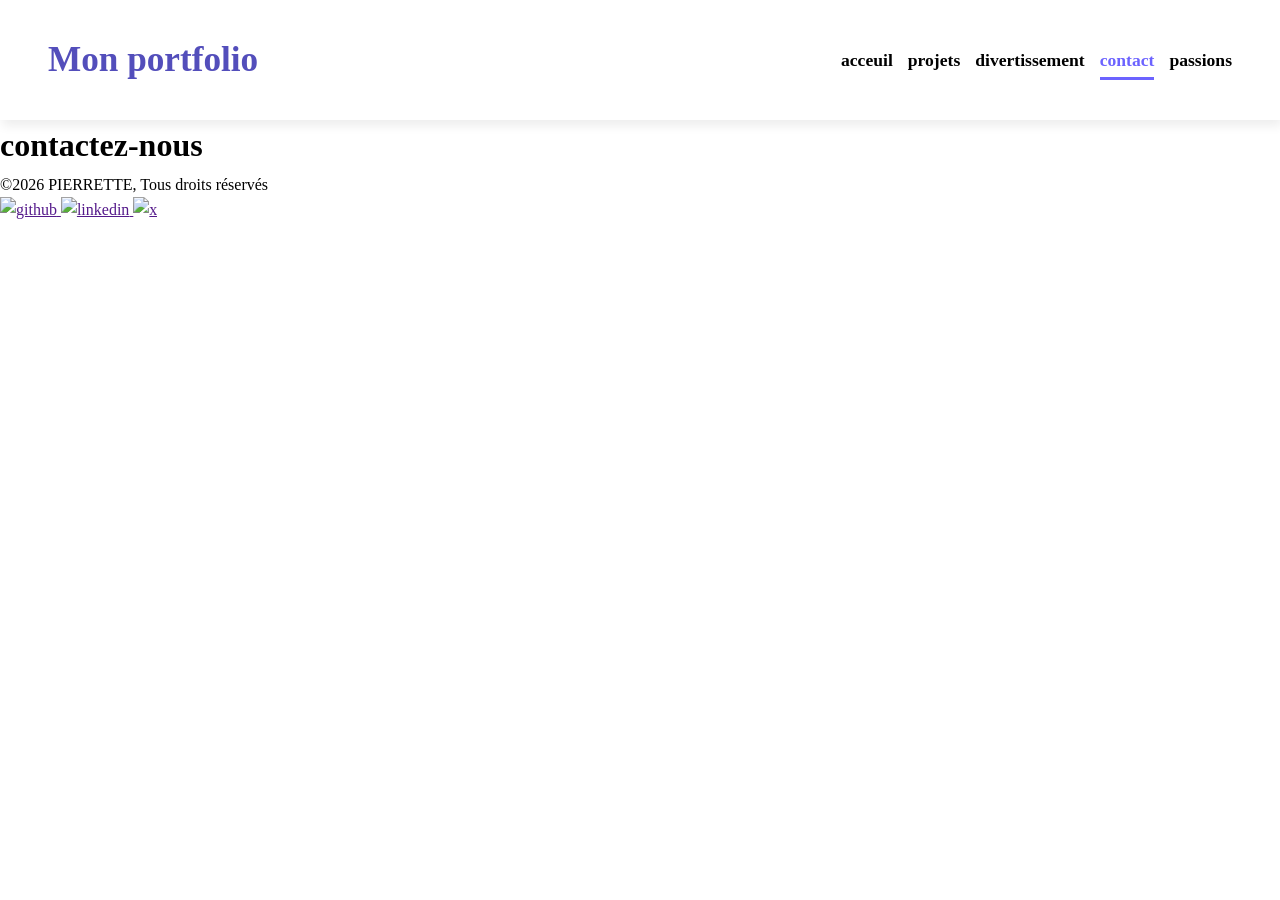
==== contact.html @ df005f25 "stylisation du menu" ====
<!DOCTYPE html>
<html lang="en">
<head>
    <meta charset="UTF-8">
    <meta name="viewport" content="width=device-width, initial-scale=1.0">
    <title>Mon portfolio</title>
    <link rel="stylesheet" href="CSS/styles.css">
    <link rel="preconnect" href="https://fonts.googleapis.com">
<link rel="preconnect" href="https://fonts.gstatic.com" crossorigin>
<link href="https://fonts.googleapis.com/css2?family=Roboto:ital,wght@0,100..900;1,100..900&display=swap" rel="stylesheet">
</head>
<body>
    <header> 
        <div>
            <a href="">Mon portfolio</a>
        </div>
        <nav>
           <ul>
             <li><a href="index.html" >acceuil</a></li>
             <li><a href="projets.html">projets</a></li>
             <li><a href="divertissement.html">divertissement</a></li>
             <li><a href="contact.html" class="active">contact</a></li>
             <li><a href="passion.html">passions</a></li>
           </ul>  
        </nav>
    </header>
 <main>
    <h1>contactez-nous</h1>
 </main>
    <footer>
        <div><p>&copy;2026 PIERRETTE, Tous droits réservés</p></div>
        <div>
            <a href=""> <img src="image/github.svg" alt="github" width="40"> </a>
            <a href=""> <img src="image/linkedin.svg" alt="linkedin" width="40"> </a>
            <a href=""> <img src="image/x.svg" alt="x" width="40"> </a>
        </div>
    </footer>    
</body>
</html>
---- CSS/styles.css ----
:root {
    --violet-doux:#6C63FF;
    --violet-foncé:#534EBB;
    --orange-vif:#FFA726;
    --gris-tres-fonce:#3333;
    --gris-fonce:#5555;
    --gris-tres-clair:#F8F8F8;
    --gris-clair:#EEE;
}

*{
    margin:0;
    padding:0;
    box-sizing: border-box;
}

body {
    background-color: var(--gris-tres-clair)
    font-family: Roboto, sans-serif;
    Line-height: 1.6;
}
header{
    background-color: white;
    box-shadow: 2px 6px 10px rgba(0,0,0,0.07);
    position: sticky;
    top: 0;
    z-index: 100;
    display: flex;
    justify-content: space-between;
    align-items: center;
    padding: 2rem 3rem;
}

header div a {
    text-decoration: none;
    font-size: 2.2rem;
    font-weight: bold;
    color: var(--violet-foncé);
}

ul li {
    list-style: none;
    margin-left: 15px;
}
ul {
    display: flex;
}

ul li a {
    text-decoration: none;
    color: var(--gris-foncé);
    font-weight: 600;
    font-size: 1.1rem;
    position: relative;
    padding: 10px 0;
}

ul li a:hover {
    color: var(--violet-doux);
}

ul li a::after {
    content: '';
    position: absolute;
    left: 0;
    bottom: 0;
    height: 3px;
    width: 0%;
    background-color: var(--violet-doux);
    transition: width 0.3s ease;
}

ul li a:hover::after {
    width: 100%;
}

a.active {
    color: var(--violet-doux);
}

a.active::after {
    width: 100%;
}
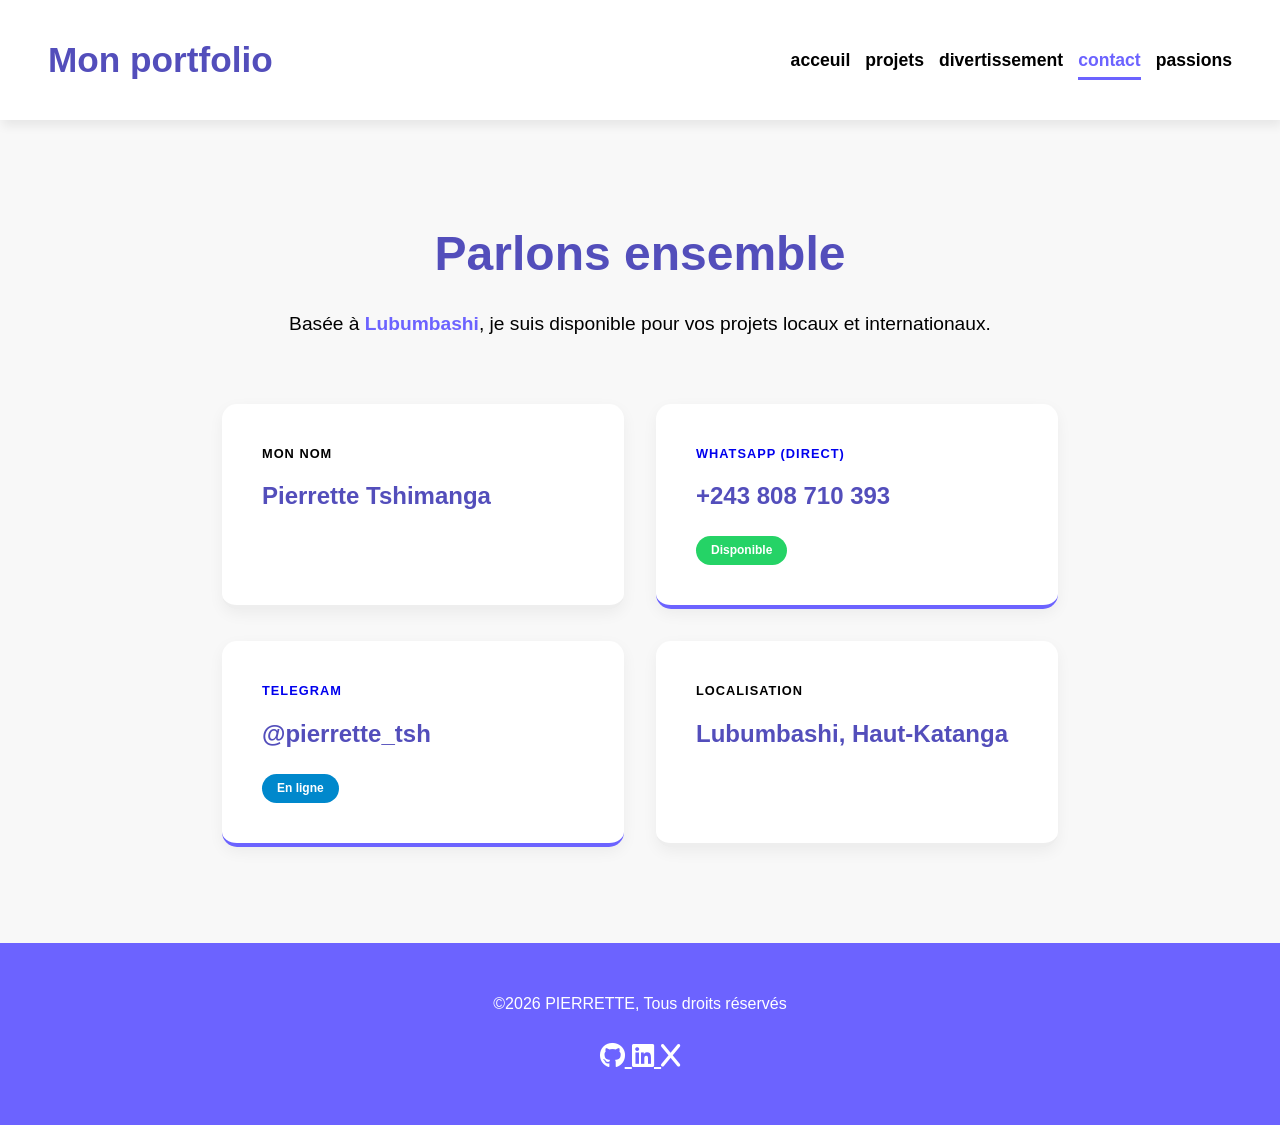
==== commit cbd0b229: "finalisation de la créeation des pages" ====
--- a/contact.html
+++ b/contact.html
@@ -4,6 +4,8 @@
     <meta charset="UTF-8">
     <meta name="viewport" content="width=device-width, initial-scale=1.0">
     <title>Mon portfolio</title>
+        <link rel="stylesheet" href="https://cdnjs.cloudflare.com/ajax/libs/font-awesome/6.4.0/css/all.min.css">
+
     <link rel="stylesheet" href="CSS/styles.css">
     <link rel="preconnect" href="https://fonts.googleapis.com">
 <link rel="preconnect" href="https://fonts.gstatic.com" crossorigin>
@@ -24,15 +26,50 @@
            </ul>  
         </nav>
     </header>
- <main>
-    <h1>contactez-nous</h1>
- </main>
+    <main>
+    <section class="lily">
+        <div class="contact-header">
+            <h1>Parlons ensemble</h1>
+            <p>Basée à <strong>Lubumbashi</strong>, je suis disponible pour vos projets locaux et internationaux.</p>
+        </div>
+
+        <div class="contact-methods-grid">
+            <div class="contact-field">
+                <span class="field-label">Mon Nom</span>
+                <span class="field-value">Pierrette Tshimanga</span>
+            </div>
+
+            <a href="https://wa.me/243808710393" class="contact-field link">
+                <span class="field-label">WhatsApp (Direct)</span>
+                <span class="field-value">+243 808 710 393</span>
+                <span class="platform-tag wa">Disponible</span>
+            </a>
+
+            <a href="https://t.me/ton_username" class="contact-field link">
+                <span class="field-label">Telegram</span>
+                <span class="field-value">@pierrette_tsh</span>
+                <span class="platform-tag tg">En ligne</span>
+            </a>
+
+            <div class="contact-field">
+                <span class="field-label">Localisation</span>
+                <span class="field-value">Lubumbashi, Haut-Katanga</span>
+            </div>
+        </div>
+    </section>
+</main>
     <footer>
         <div><p>&copy;2026 PIERRETTE, Tous droits réservés</p></div>
         <div>
-            <a href=""> <img src="image/github.svg" alt="github" width="40"> </a>
-            <a href=""> <img src="image/linkedin.svg" alt="linkedin" width="40"> </a>
-            <a href=""> <img src="image/x.svg" alt="x" width="40"> </a>
+            <a href="https://github.com/ChrisKazang" target="_blank">
+                                <i class="fab fa-github social-icon"></i>
+                            </a>
+                        <a href="https://www.linkedin.com/in/ton-username" target="linkedin">
+                            <i class="fab fa-linkedin social-icon"></i>
+                        </a>
+                        <a href="https://x.com/ton-username" target="_blank">
+                            <i class="fab fa-x social-icon"></i>
+                        </a>
         </div>
     </footer>    
 </body>
--- a/CSS/styles.css
+++ b/CSS/styles.css
@@ -15,10 +15,11 @@
 }
 
 body {
-    background-color: var(--gris-tres-clair)
-    font-family: Roboto, sans-serif;
+    background-color: var(--gris-tres-clair);
+    font-family: Roboto , sans-serif;
     Line-height: 1.6;
 }
+
 header{
     background-color: white;
     box-shadow: 2px 6px 10px rgba(0,0,0,0.07);
@@ -80,4 +81,570 @@
 
 a.active::after {
     width: 100%;
+}
+
+.ruth {
+    display: flex;
+    justify-content: center;
+    align-items: center;
+    gap: 5rem;
+    text-align: center;
+    margin: 7rem 2rem;
+
+}
+
+.ruth img {
+    width: 300px;
+    height: 300px;
+    object-fit: cover;
+    border-radius: 50%;
+    border: 5px solid var(--violet-foncé);
+}
+
+.ruth h1 {
+    color: var(--violet-foncé);
+    font-size: 3rem;
+    font-weight: 700;
+    margin-bottom: 1.2rem;
+}
+
+.ruth p {
+    color: var(--gris-tres-foncé);
+    font-size: 1.2rem;
+    margin-bottom: 1.2rem;
+}
+
+.ruth a {
+    text-decoration: none;
+    display: inline-block;
+    background-color: var(--violet-doux);
+    color: white;
+    padding: 15px 30px;
+    border-radius: 25px;
+    text-transform: uppercase;
+    letter-spacing: 1.1px;
+    font-weight: 600;
+    margin-top: 1rem;
+    transition: background-color 0.3s ease, transform 0.2s ease;
+}
+
+.ruth a:hover {
+    background-color: var(--violet-foncé);
+    transform: translateY(-3px);
+}
+
+.apropos {
+    width: 800px;
+    margin: 6rem auto;
+    text-align: center;
+}
+
+section h2 {
+    color: var(--violet-foncé);
+    font-size: 2.6rem;
+    font-weight: 700;
+    position: relative;
+    text-align: center;
+
+}
+
+section h2::after {
+    content: '';
+    display: block;
+    width: 60px;
+    height: 4px;
+    background-color: var(--violet-foncé);
+    margin: 1.2rem auto;
+    border-radius: 2px;
+}
+
+.apropos P {
+    margin-bottom: 2rem;
+    color: var(--gris-foncé);
+    font-size: 1.3rem;
+}
+
+.compétences table {
+    width: 80%;
+    margin: 0 auto;
+    border-collapse: collapse;
+    border-color: #FFF;
+    box-shadow: 0 5px 15px rgba(0,0,0,0.09);
+    border-radius: 5%;
+    overflow: hidden;
+}
+
+.compétences table th, .compétences table td {
+    padding: 15px;
+}
+
+.compétences table thead {
+    background-color: var(--violet-foncé);
+    color: #FFF;
+    text-transform: uppercase;
+}
+
+.compétences table tbody td {
+    border-bottom: 1px solid var(--gris-tres-foncé);
+}
+
+.compétences table tbody tr:nth-child(even) {
+    background-color: #FDFDFD;
+}
+
+.compétences table tbody tr {
+    transition: backgroud-color 0.3s ease;
+}
+
+.compétences table tbody tr:hover {
+    background-color: #f0f0f0;
+}
+
+.compétences table thead th {
+    text-align: left;
+}
+
+footer {
+    margin-top: 3rem;
+    background-color: var(--violet-doux);
+    padding: 3rem;
+    text-align: center;
+}
+
+footer p {
+    color: white;
+    margin-bottom: 1.2rem;
+}
+
+footer a  {
+    display: inline;
+    font-size: 1.6rem;
+    color: white;
+    margin: 0.10px;
+    transition: color 0.3s ease, transform 0.2s ease;
+}
+
+footer a :hover {
+    color: black;
+    transform: translateY(-3px);
+}
+
+
+/* page Contact */
+
+/* --- Styles de la page Contact (Lily) --- */
+
+.lily {
+    max-width: 900px;
+    margin: 6rem auto;
+    padding: 0 2rem;
+}
+
+.contact-header {
+    text-align: center;
+    margin-bottom: 4rem;
+}
+
+.contact-header h1 {
+    color: var(--violet-foncé);
+    font-size: 3rem;
+    margin-bottom: 1rem;
+}
+
+.contact-header p {
+    color: var(--gris-foncé);
+    font-size: 1.2rem;
+}
+
+.contact-header strong {
+    color: var(--violet-doux);
+}
+
+/* Grille simplifiée pour mettre en avant Nom et Numéro */
+.contact-methods-grid {
+    display: grid;
+    grid-template-columns: repeat(auto-fit, minmax(300px, 1fr));
+    gap: 2rem;
+}
+
+/* Style des cartes de contact */
+.contact-field {
+    background: white;
+    padding: 2.5rem;
+    border-radius: 15px;
+    box-shadow: 0 5px 15px rgba(0, 0, 0, 0.05);
+    display: flex;
+    flex-direction: column;
+    gap: 0.8rem;
+    text-decoration: none;
+    transition: transform 0.3s ease, box-shadow 0.3s ease;
+    border-bottom: 4px solid var(--gris-clair);
+}
+
+/* Accentuation pour les liens WhatsApp et Telegram */
+.contact-field.link {
+    border-bottom: 4px solid var(--violet-doux);
+}
+
+.contact-field.link:hover {
+    transform: translateY(-5px);
+    box-shadow: 0 10px 25px rgba(108, 99, 255, 0.15);
+}
+
+.field-label {
+    text-transform: uppercase;
+    font-size: 0.8rem;
+    font-weight: 700;
+    color: var(--gris-foncé);
+    letter-spacing: 1px;
+}
+
+.field-value {
+    font-size: 1.5rem;
+    font-weight: 700;
+    color: var(--violet-foncé);
+}
+
+/* Tags de statut pour WhatsApp et Telegram */
+.platform-tag {
+    display: inline-block;
+    width: fit-content;
+    padding: 5px 15px;
+    border-radius: 20px;
+    font-size: 0.75rem;
+    font-weight: bold;
+    color: white;
+    margin-top: 0.5rem;
+}
+
+.platform-tag.wa {
+    background-color: #25D366; /* Vert WhatsApp */
+}
+
+.platform-tag.tg {
+    background-color: #0088cc; /* Bleu Telegram */
+}
+
+/* Responsive pour mobiles */
+@media (max-width: 600px) {
+    .lily {
+        margin: 3rem auto;
+    }
+    
+    .field-value {
+        font-size: 1.2rem;
+    }
+}
+
+
+/* --- Style de la page Divertissement --- */
+
+.hub-container {
+    max-width: 1200px;
+    margin: 5rem auto;
+    padding: 0 2rem;
+}
+
+.hub-container h1 {
+    color: var(--violet-foncé);
+    font-size: 2.8rem;
+    text-align: center;
+    margin-bottom: 4rem;
+    position: relative;
+}
+
+/* Petit trait décoratif sous le titre h1 */
+.hub-container h1::after {
+    content: '';
+    display: block;
+    width: 80px;
+    height: 4px;
+    background-color: var(--orange-vif); /* Utilisation de l'orange pour le peps */
+    margin: 1rem auto;
+    border-radius: 2px;
+}
+
+/* Grille pour les cartes de loisirs */
+.jojo {
+    display: grid;
+    grid-template-columns: repeat(auto-fit, minmax(320px, 1fr));
+    gap: 2.5rem;
+}
+
+/* Style des cartes individuelles */
+.hobby-card {
+    background-color: white;
+    border-radius: 20px;
+    overflow: hidden;
+    box-shadow: 0 10px 20px rgba(0, 0, 0, 0.05);
+    transition: transform 0.3s ease, box-shadow 0.3s ease;
+    border: 1px solid var(--gris-clair);
+}
+
+.hobby-card:hover {
+    transform: translateY(-10px);
+    box-shadow: 0 15px 30px rgba(108, 99, 255, 0.2);
+}
+
+/* Conteneur de l'image */
+.card-image {
+    width: 100%;
+    height: 220px;
+    overflow: hidden;
+}
+
+.card-image img {
+    width: 100%;
+    height: 100%;
+    object-fit: cover;
+    transition: transform 0.5s ease;
+}
+
+.hobby-card:hover .card-image img {
+    transform: scale(1.1);
+}
+
+/* Corps de la carte */
+.card-body {
+    padding: 2rem;
+}
+
+.tag {
+    display: inline-block;
+    background-color: var(--gris-clair);
+    color: var(--violet-foncé);
+    padding: 5px 15px;
+    border-radius: 50px;
+    font-size: 0.8rem;
+    font-weight: 700;
+    text-transform: uppercase;
+    margin-bottom: 1rem;
+}
+
+.card-body h3 {
+    color: var(--violet-foncé);
+    font-size: 1.5rem;
+    margin-bottom: 0.8rem;
+}
+
+.card-body p {
+    color: var(--gris-foncé);
+    line-height: 1.5;
+    font-size: 1rem;
+}
+
+/* Responsive */
+@media (max-width: 768px) {
+    .hub-container h1 {
+        font-size: 2rem;
+    }
+    
+    .jojo {
+        grid-template-columns: 1fr;
+    }
+}
+
+
+/* --- Style de la page Passions (Pierre) --- */
+
+.pierre {
+    max-width: 1100px;
+    margin: 6rem auto;
+    padding: 0 2rem;
+}
+
+.passion-intro {
+    text-align: center;
+    margin-bottom: 5rem;
+}
+
+.passion-intro h1 {
+    color: var(--violet-foncé);
+    font-size: 3rem;
+    margin-bottom: 1.5rem;
+}
+
+.passion-intro p {
+    color: var(--gris-foncé);
+    font-size: 1.2rem;
+    max-width: 600px;
+    margin: 0 auto;
+}
+
+/* Grille des passions sans photos */
+.passion-grid {
+    display: grid;
+    grid-template-columns: repeat(auto-fit, minmax(250px, 1fr));
+    gap: 3rem;
+}
+
+.passion-item {
+    text-align: center;
+    padding: 2rem;
+    background: white;
+    border-radius: 20px;
+    box-shadow: 0 10px 30px rgba(0, 0, 0, 0.03);
+    transition: all 0.3s ease;
+}
+
+.passion-item:hover {
+    transform: translateY(-10px);
+    box-shadow: 0 15px 35px rgba(108, 99, 255, 0.1);
+}
+
+/* Design des icônes à la place des images */
+.passion-icon {
+    width: 80px;
+    height: 80px;
+    background-color: var(--gris-tres-clair);
+    color: var(--violet-doux);
+    display: flex;
+    justify-content: center;
+    align-items: center;
+    font-size: 2.2rem;
+    border-radius: 50%;
+    margin: 0 auto 1.5rem;
+    transition: all 0.3s ease;
+}
+
+.passion-item:hover .passion-icon {
+    background-color: var(--violet-doux);
+    color: white;
+    transform: rotate(360deg);
+}
+
+.passion-item h3 {
+    color: var(--violet-foncé);
+    font-size: 1.4rem;
+    margin-bottom: 1rem;
+}
+
+.passion-item p {
+    color: var(--gris-foncé);
+    font-size: 0.95rem;
+    line-height: 1.6;
+}
+
+/* Responsive */
+@media (max-width: 768px) {
+    .passion-intro h1 {
+        font-size: 2.2rem;
+    }
+    
+    .passion-grid {
+        gap: 2rem;
+    }
+}
+
+
+/* --- Styles de la page Projets (Belle) --- */
+
+.belle {
+    max-width: 1200px;
+    margin: 5rem auto;
+    padding: 0 2rem;
+    display: grid;
+    /* Grille responsive : colonnes de 300px min, s'ajustent auto */
+    grid-template-columns: repeat(auto-fit, minmax(320px, 1fr));
+    gap: 3rem;
+}
+
+/* Style de la carte de projet */
+.belle > div {
+    background: white;
+    border-radius: 15px;
+    padding: 0; /* On gère le padding dans le contenu pour l'image */
+    overflow: hidden;
+    box-shadow: 0 4px 15px rgba(0, 0, 0, 0.05);
+    transition: transform 0.3s ease, box-shadow 0.3s ease;
+    display: flex;
+    flex-direction: column;
+}
+
+.belle > div:hover {
+    transform: translateY(-8px);
+    box-shadow: 0 12px 25px rgba(108, 99, 255, 0.15);
+}
+
+/* Image du projet */
+.belle img {
+    width: 100%;
+    height: 200px;
+    object-fit: cover;
+    display: block;
+    transition: opacity 0.3s ease;
+}
+
+/* Contenu textuel de la carte */
+.belle h2 {
+    color: var(--violet-foncé);
+    font-size: 1.5rem;
+    padding: 1.5rem 1.5rem 0.5rem;
+}
+
+.belle p:first-of-type {
+    color: var(--gris-foncé);
+    font-size: 0.95rem;
+    padding: 0 1.5rem;
+    line-height: 1.5;
+    flex-grow: 1; /* Pousse les badges vers le bas */
+}
+
+/* Badges de technologies (Strong) */
+.belle strong {
+    display: inline-block;
+    background-color: var(--gris-tres-clair);
+    color: var(--violet-doux);
+    padding: 4px 12px;
+    border-radius: 20px;
+    font-size: 0.75rem;
+    font-weight: 600;
+    margin: 1rem 0.2rem 0 0;
+    text-transform: uppercase;
+}
+
+/* Container des badges */
+.belle p:nth-of-type(2) {
+    padding: 0 1.5rem;
+}
+
+/* Liens Code et Démo */
+.belle p:last-of-type {
+    padding: 1.5rem;
+    border-top: 1px solid var(--gris-clair);
+    display: flex;
+    gap: 1rem;
+}
+
+.belle p:last-of-type a {
+    text-decoration: none;
+    font-weight: 700;
+    font-size: 0.9rem;
+    color: var(--violet-foncé);
+    display: flex;
+    align-items: center;
+    gap: 5px;
+    transition: color 0.3s ease;
+}
+
+.belle p:last-of-type a:hover {
+    color: var(--orange-vif);
+}
+
+/* Icônes dans les liens (si ajoutées plus tard) */
+.belle p:last-of-type a::before {
+    content: "🔗";
+    font-size: 0.8rem;
+}
+
+/* --- Adaptabilité Mobile --- */
+@media (max-width: 768px) {
+    .belle {
+        grid-template-columns: 1fr; /* Une seule colonne sur mobile */
+        margin: 2rem auto;
+    }
+    
+    .belle h2 {
+        font-size: 1.3rem;
+    }
 }
